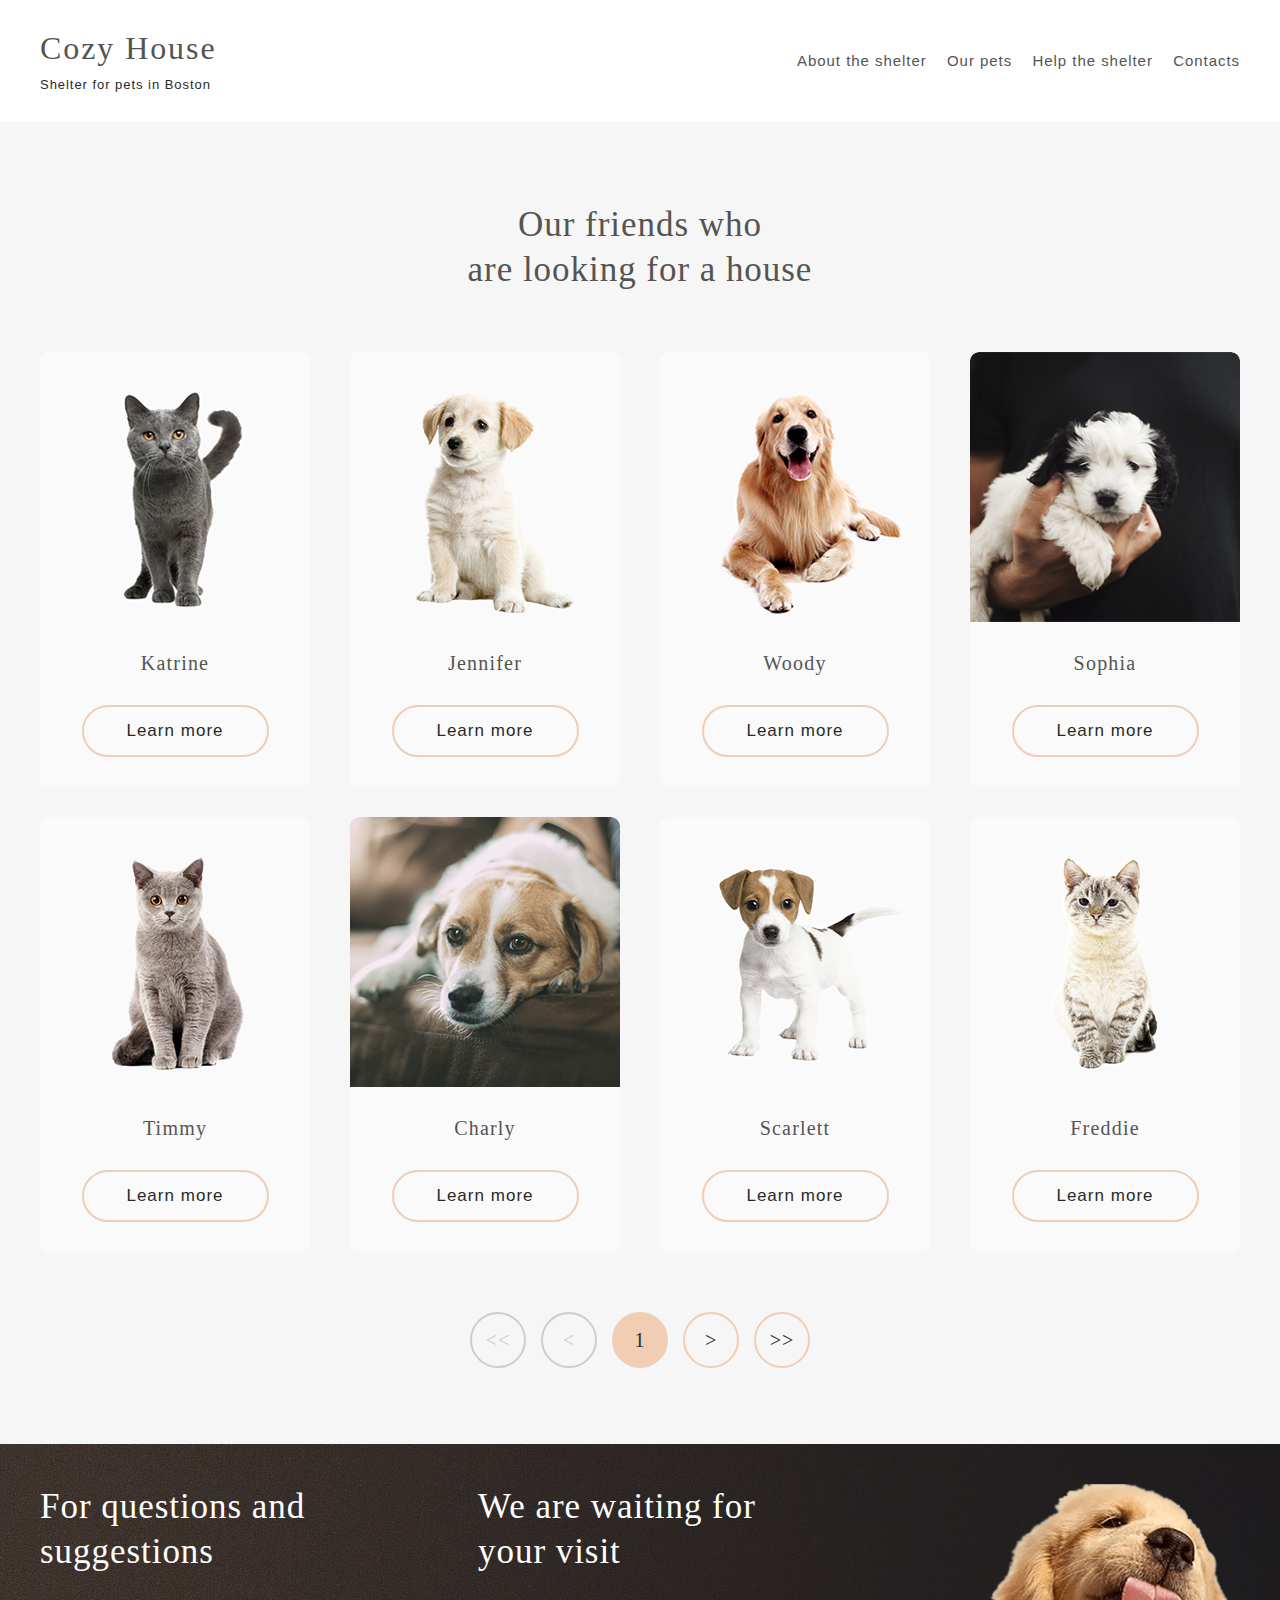
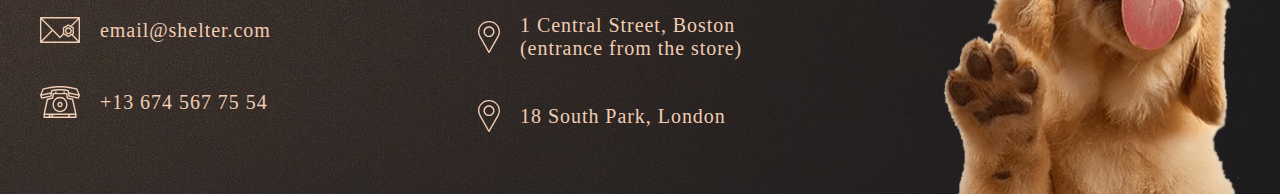
==== pages/pets.html @ f2b2263c "rework: done" ====
<!DOCTYPE html>
<html lang="en">

<head>
    <meta charset="UTF-8">
    <meta http-equiv="X-UA-Compatible" content="IE=edge">
    <meta name="viewport" content="width=device-width, initial-scale=1.0">
    <link rel="stylesheet" href="../style.css">
    <title>Our pets</title>
</head>

<body class="rootWhite">
    <header class="headerWhite">
        <div class="headerLogoWhite">
            <h1 class="headerTitleWhite">Cozy House</h1>
            <p class="headerSubtitleWhite">Shelter for pets in Boston</p>
        </div>
        <nav class="headerNavWhite">
            <ul class="headerListWhite">
                <li class="headerItemWhite">
                    <a class="headerLinkWhite" href="../index.html">About the shelter</a>
                </li>
                <li class="headerItemWhite">
                    <a class="headerLinkWhite" href="#">Our pets</a>
                </li>
                <li class="headerItemWhite">
                    <a class="headerLinkWhite" href="../index.html#help">Help the shelter</a>
                </li>
                <li class="headerItemWhite">
                    <a class="headerLinkWhite" href="#footer">Contacts</a>
                </li>
            </ul>
        </nav>
    </header>
    <main class="pets">
        <div class="petsContent">
            <h1 class="petsTitle">
                Our friends who are&nbsp;looking for a house
            </h1>
            <ul class="petsContainer">
                <li class="petsItem">
                    <img class="ourFriendsImage" src="../image/pets-katrine.jpg" alt="Katrine">
                    <div class="ourFriendsDescription">
                        <p class="ourFriendsName">Katrine</p>
                        <button class="ourFriendsLearnMore">Learn more</button>
                    </div>
                </li>
                <li class="petsItem">
                    <img class="ourFriendsImage" src="../image/pets-jennifer.jpg" alt="Jennifer">
                    <div class="ourFriendsDescription">
                        <p class="ourFriendsName">Jennifer</p>
                        <button class="ourFriendsLearnMore">Learn more</button>
                    </div>
                </li>
                <li class="petsItem">
                    <img class="ourFriendsImage" src="../image/pets-woody.jpg" alt="Woody">
                    <div class="ourFriendsDescription">
                        <p class="ourFriendsName">Woody</p>
                        <button class="ourFriendsLearnMore">Learn more</button>
                    </div>
                </li>
                <li class="petsItem">
                    <img class="ourFriendsImage" src="../image/Sophia.jpg" alt="Sophia">
                    <div class="ourFriendsDescription">
                        <p class="ourFriendsName">Sophia</p>
                        <button class="ourFriendsLearnMore">Learn more</button>
                    </div>
                </li>
                <li class="petsItem">
                    <img class="ourFriendsImage" src="../image/pets-timmy.jpg" alt="Timmy">
                    <div class="ourFriendsDescription">
                        <p class="ourFriendsName">Timmy</p>
                        <button class="ourFriendsLearnMore">Learn more</button>
                    </div>
                </li>
                <li class="petsItem">
                    <img class="ourFriendsImage" src="../image/pets-charly.jpg" alt="Charly">
                    <div class="ourFriendsDescription">
                        <p class="ourFriendsName">Charly</p>
                        <button class="ourFriendsLearnMore">Learn more</button>
                    </div>
                </li>
                <li class="petsItem">
                    <img class="ourFriendsImage" src="../image/pets-scarlet.jpg" alt="Scarlett">
                    <div class="ourFriendsDescription">
                        <p class="ourFriendsName">Scarlett</p>
                        <button class="ourFriendsLearnMore">Learn more</button>
                    </div>
                </li>
                <li class="petsItem">
                    <img class="ourFriendsImage" src="../image/pets-Freddie.jpg" alt="Freddie">
                    <div class="ourFriendsDescription">
                        <p class="ourFriendsName">Freddie</p>
                        <button class="ourFriendsLearnMore">Learn more</button>
                    </div>
                </li>
            </ul>
            <div class="petsNavigation">
                <div class="pagination petsDPrev dissable">
                    <p class="paginationArrow">
                        &lt;&lt;
                    </p>
                </div>
                <div class="pagination petsPrev dissable">
                    <p class="paginationArrow">
                        &lt;
                    </p>
                </div>
                <div class="pagination petsPage">
                    <p class="paginationCount">
                        1
                    </p>
                </div>
                <div class="pagination petsNext active">
                    <p class="paginationArrow">
                        &gt;
                    </p>
                </div>
                <div class="pagination petsDNext active">
                    <p class="paginationArrow ">
                        &gt;&gt;
                    </p>

                </div>
            </div>
        </div>
    </main>
    <footer id="footer" class="footer">
        <div class="footerContent">
            <div class="footerContacts">
                <h3 class="footerTitle">For questions and suggestions</h3>
                <a href = "mailto: email@shelter.com" class="footerSubtitle email">
                    <img src="../image/icon-email.svg" alt="email" class="footerIcon">
                    <span class="footerInfo">email@shelter.com</span>
                </a>
                <a href="tel:+136745677554" class="footerSubtitle phone">
                    <img src="../image/phone.svg" alt="phone" class="footerIcon">
                    <span class="footerInfo">+13 674 567 75 54</span>
                </a>
            </div>
            <div class="footerAdress">
                <h3 class="footerTitle">We are waiting for your visit</h3>
                <a href="https://goo.gl/maps/bcG7oSS9eWHa2TAKA" target="_blank" class="footerSubtitle boston">
                    <img src="../image/pin.svg" alt="pin" class="footerIcon">
                    <span class="footerInfo">1 Central Street, Boston (entrance from the store)</span>
                </a>
                <a href="https://goo.gl/maps/N9DivadmzmrwjfUs8" target="_blank" class="footerSubtitle london">
                    <img src="../image/pin.svg" alt="pin" class="footerIcon">
                    <span class="footerInfo">18 South Park, London</span>
                </a>
            </div>
            <img src="../image/footer-puppy.svg" alt="Puppy" class="footerLogo">
        </div>
    </footer>
</body>

</html>
---- style.css ----
@import url(./blocks/root.css);

@import url(./blocks/notOnly/notOnly.css);

@import url(./blocks/header/header.css);
@import url(./blocks/header/Title/headerTitle.css);
@import url(./blocks/header/Subtitle/headerSubtitle.css);
@import url(./blocks/header/Nav/headerNav.css);
@import url(./blocks/header/List/headerList.css);
@import url(./blocks/header/Item/headerItem.css);
@import url(./blocks/header/Link/headerLink.css);

@import url(./blocks/notOnly/Content/notOnlyContent.css);
@import url(./blocks/notOnly/Title/notOnlyTitle.css);
@import url(./blocks/notOnly/Description/notOnlyDescription.css);
@import url(./blocks/notOnly/Button/notOnlyButton.css);
@import url(./blocks/notOnly/Image/notOnlyImage.css);

@import url(./blocks/about/about.css);
@import url(./blocks/about/Content/aboutContent.css);
@import url(./blocks/about/Image/aboutImage.css);
@import url(./blocks/about/Wrapper/aboutWrapper.css);
@import url(./blocks/about/Title/aboutTitle.css);
@import url(./blocks/about/Description/aboutDescription.css);

@import url(./blocks/ourFriends/ourFriendsContent.css);
@import url(./blocks/ourFriends/Title/ourFriendsTitle.css);
@import url(./blocks/ourFriends/Slider/ourFriendsSlider.css);
@import url(./blocks/ourFriends/Left/ourFriendsLeft.css);
@import url(./blocks/ourFriends/Left/ourFriendsLeftImage.css);
@import url(./blocks/ourFriends/Cards/ourFriendsCards.css);
@import url(./blocks/ourFriends/Item/ourFriendsItem.css);
@import url(./blocks/ourFriends/Image/ourFriendsImage.css);
@import url(./blocks/ourFriends/Description/ourFriendsDescription.css);
@import url(./blocks/ourFriends/Name/ourFriendsName.css);
@import url(./blocks/ourFriends/LearnMore/ourFriendsLearnMore.css);
@import url(./blocks/ourFriends/Right/ourFriendsRightWrapper.css);
@import url(./blocks/ourFriends/Right/ourFriendsRight.css);
@import url(./blocks/ourFriends/Right/ourFriendsRightImage.css);
@import url(./blocks/ourFriends/Button/ourFriendsButton.css);

@import url(./blocks/help/help.css);
@import url(./blocks/help/Content/helpContent.css);
@import url(./blocks/help/Title/helpTitle.css);
@import url(./blocks/help/Items/helpItems.css);
@import url(./blocks/help/Item/helpItem.css);
@import url(./blocks/help/Icon/helpIcon.css);
@import url(./blocks/help/Text/helpText.css);

@import url(./blocks/inAddition/inAddition.css);
@import url(./blocks/inAddition/Content/inAdditionContent.css);
@import url(./blocks/inAddition/Image/inAdditionImage.css);
@import url(./blocks/inAddition/Wrapper/inAdditionWrapper.css);
@import url(./blocks/inAddition/Title/inAdditionTitle.css);
@import url(./blocks/inAddition/Subtitle/inAdditionSubtitle.css);
@import url(./blocks/inAddition/Link/inAdditionLink.css);
@import url(./blocks/inAddition/Span/inAdditionSpan.css);
@import url(./blocks/inAddition/Information/inAdditionInformation.css);

@import url(./blocks/footer/footer.css);
@import url(./blocks/footer/Content/footerContent.css);
@import url(./blocks/footer/Title/footerTitle.css);
@import url(./blocks/footer/Subtitle/footerSubtitle.css);
@import url(./blocks/footer/Info/footerInfo.css);
@import url(./blocks/footer/Icon/footerIcon.css);
@import url(./blocks/footer/Logo/footerLogo.css);

@import url(./blocks/pets/pets.css);
@import url(./blocks/pets/Content/petsContent.css);
@import url(./blocks/pets/Title/petsTitle.css);
@import url(./blocks/pets/Container/petsContainer.css);
@import url(./blocks/pets/Item/petsItem.css);
@import url(./blocks/pets/Pagination/petsPagination.css);
@import url(./blocks/pets/Count/paginationCount.css);
@import url(./blocks/pets/Arrow/paginationArrow.css);
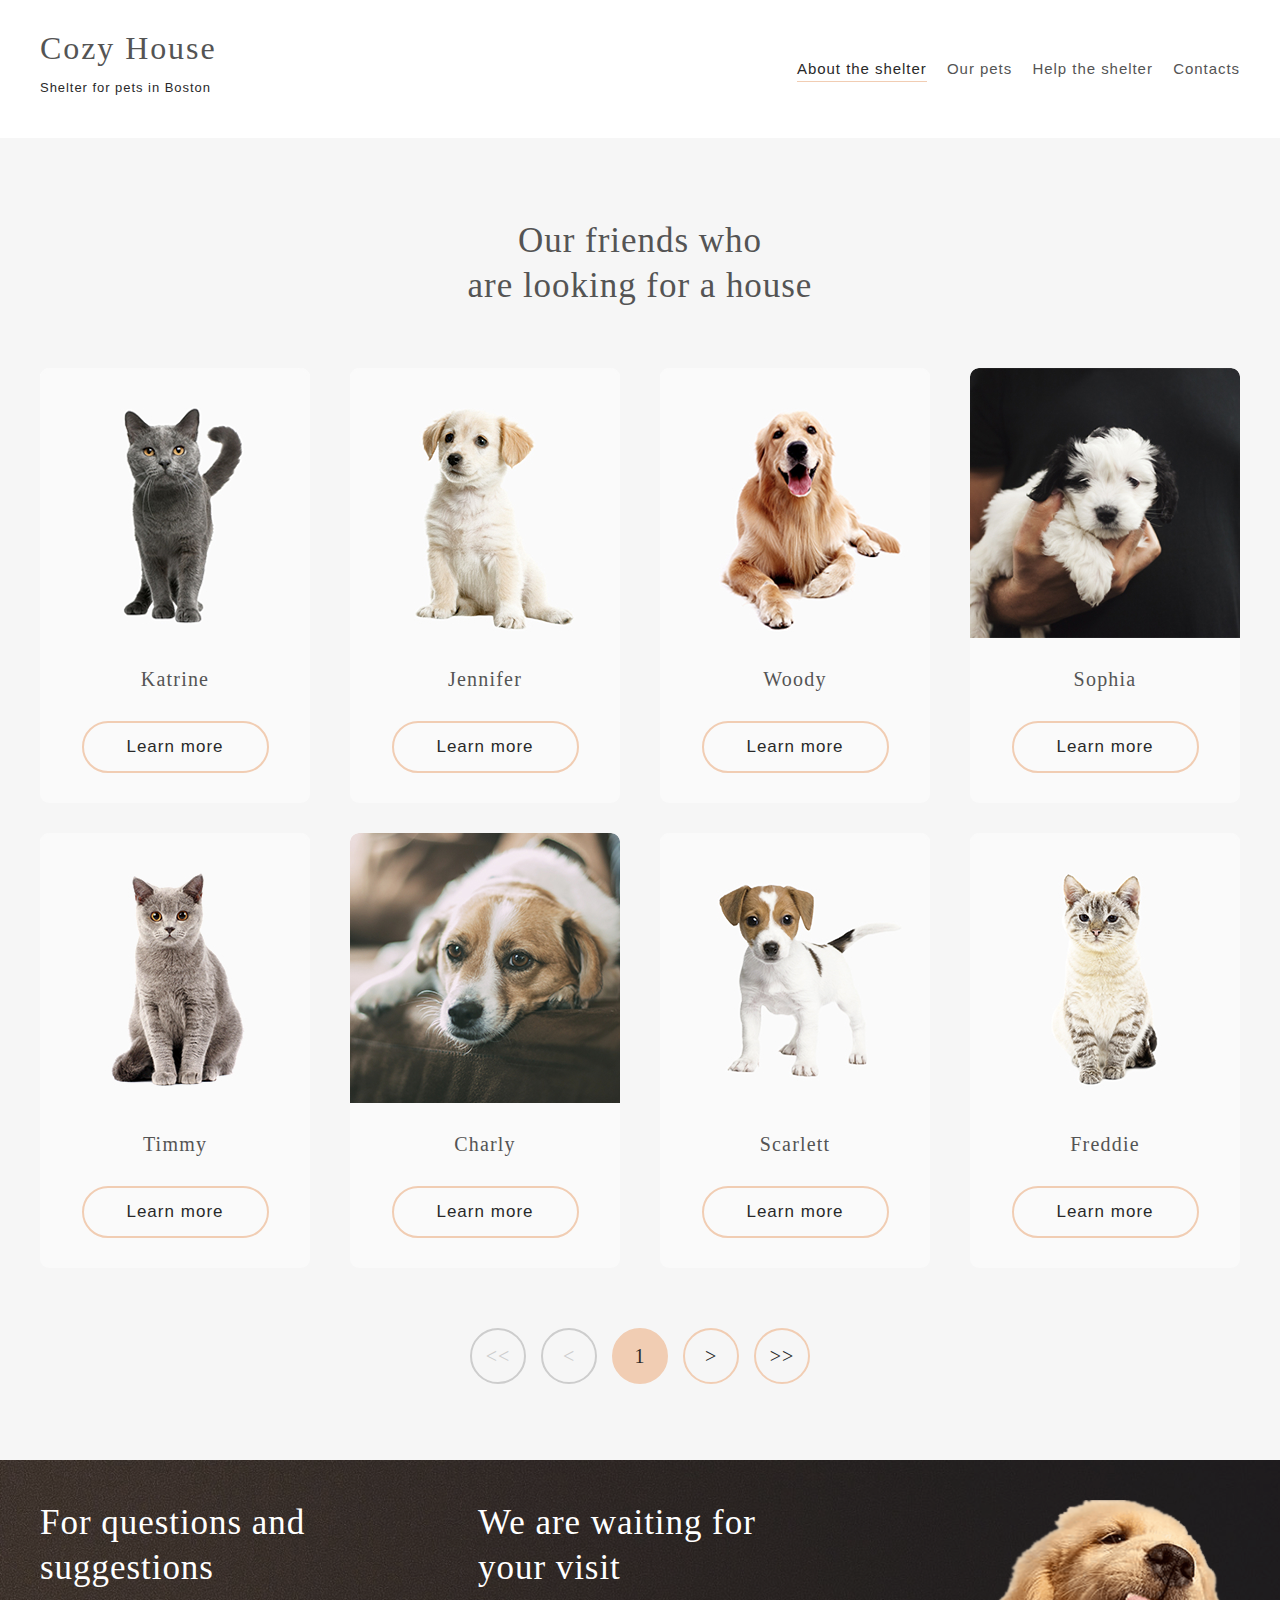
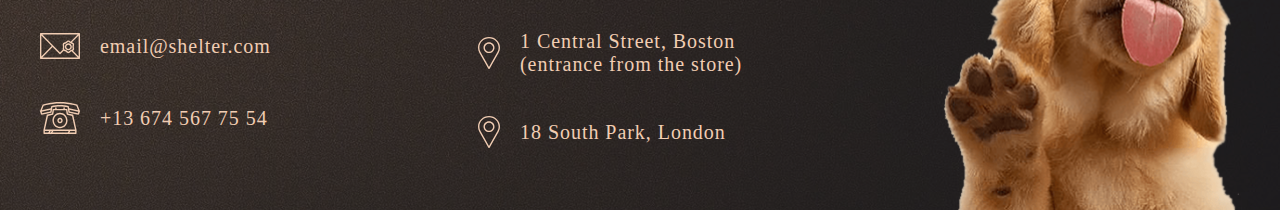
==== commit 8aaa028d: "rework: edit" ====
--- a/pages/pets.html
+++ b/pages/pets.html
@@ -17,7 +17,7 @@
         </div>
         <nav class="headerNavWhite">
             <ul class="headerListWhite">
-                <li class="headerItemWhite">
+                <li class="headerItemWhite addBlack">
                     <a class="headerLinkWhite" href="../index.html">About the shelter</a>
                 </li>
                 <li class="headerItemWhite">
@@ -34,9 +34,9 @@
     </header>
     <main class="pets">
         <div class="petsContent">
-            <h1 class="petsTitle">
+            <h3 class="petsTitle">
                 Our friends who are&nbsp;looking for a house
-            </h1>
+            </h3>
             <ul class="petsContainer">
                 <li class="petsItem">
                     <img class="ourFriendsImage" src="../image/pets-katrine.jpg" alt="Katrine">
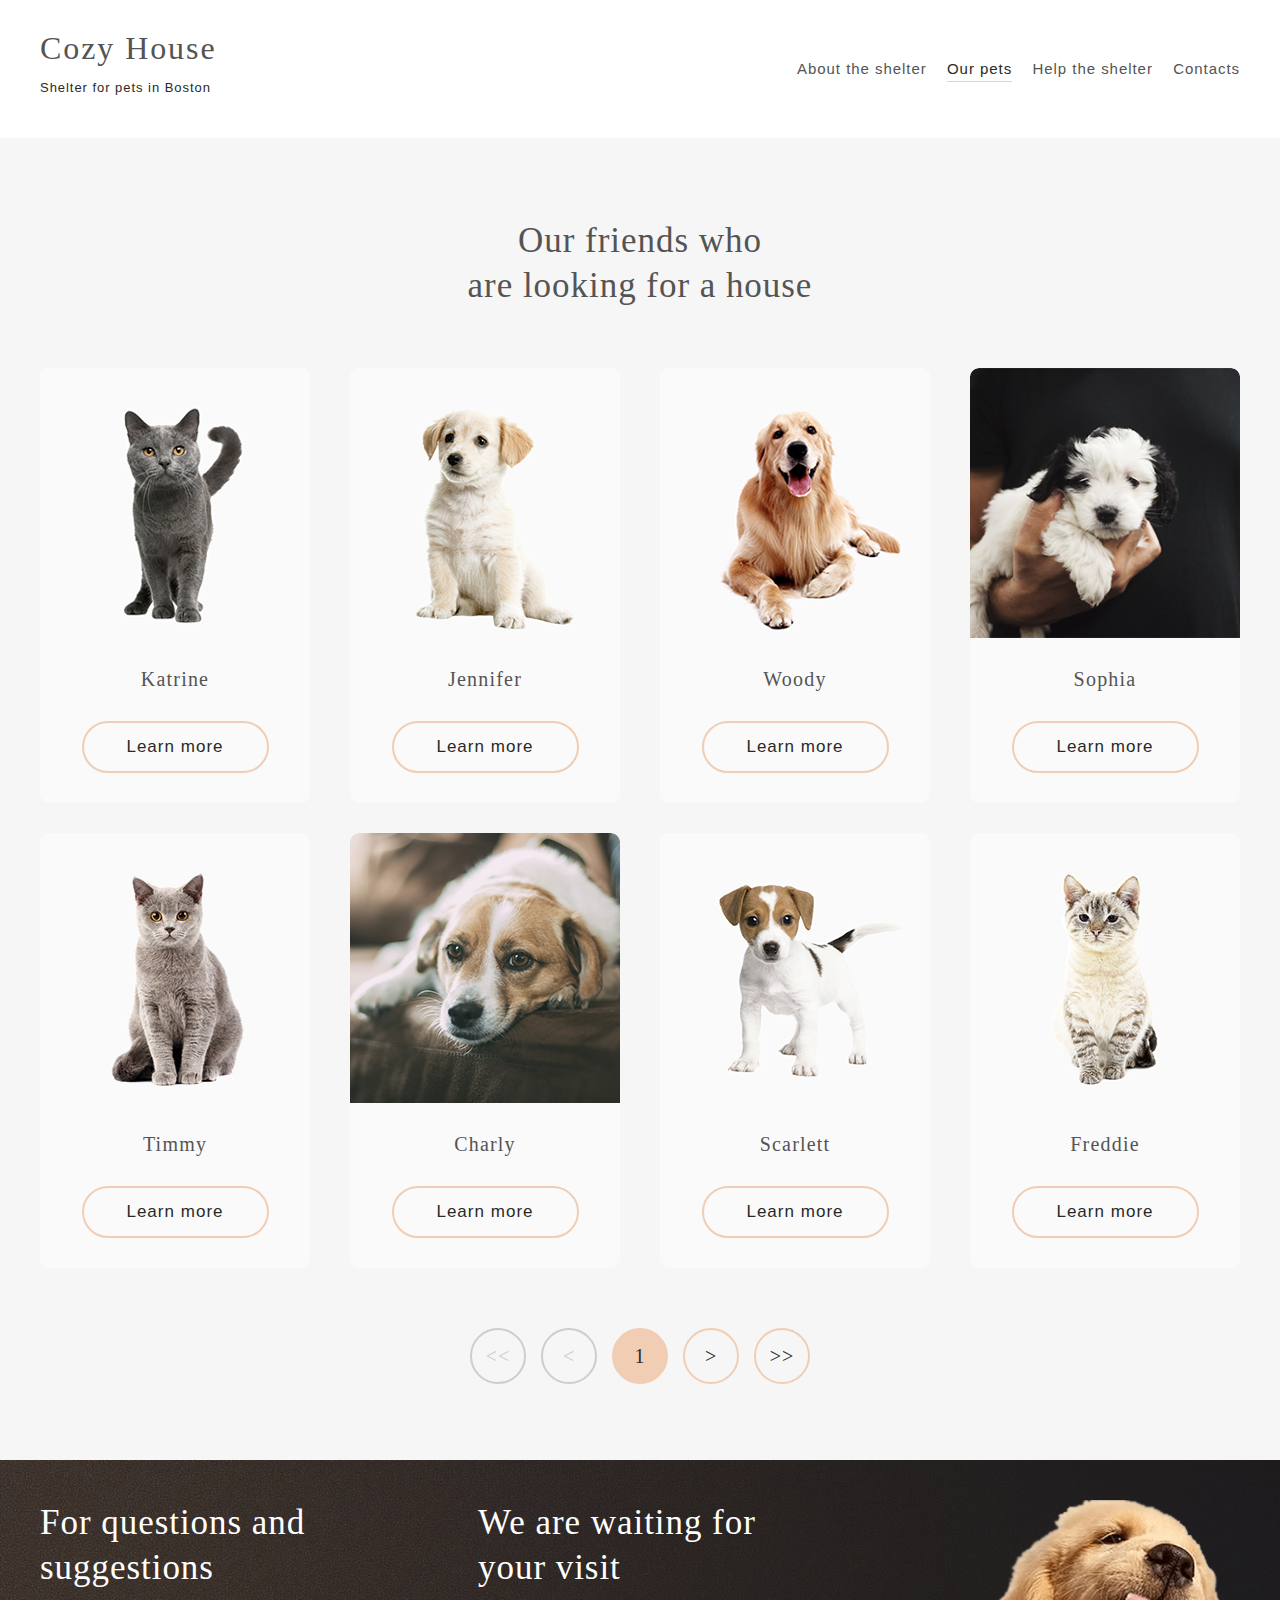
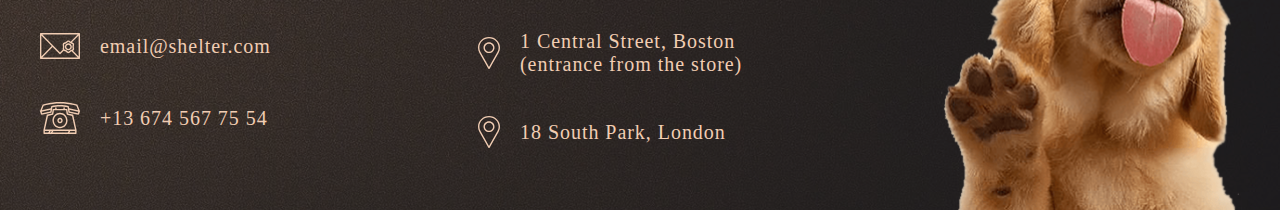
==== commit cc65d02e: "rework: edit button" ====
--- a/pages/pets.html
+++ b/pages/pets.html
@@ -6,6 +6,7 @@
     <meta http-equiv="X-UA-Compatible" content="IE=edge">
     <meta name="viewport" content="width=device-width, initial-scale=1.0">
     <link rel="stylesheet" href="../style.css">
+    <link rel="icon" href="../image/puppy.svg" type="image/x-icon">
     <title>Our pets</title>
 </head>
 
@@ -17,10 +18,10 @@
         </div>
         <nav class="headerNavWhite">
             <ul class="headerListWhite">
-                <li class="headerItemWhite addBlack">
+                <li class="headerItemWhite ">
                     <a class="headerLinkWhite" href="../index.html">About the shelter</a>
                 </li>
-                <li class="headerItemWhite">
+                <li class="headerItemWhite addBlack">
                     <a class="headerLinkWhite" href="#">Our pets</a>
                 </li>
                 <li class="headerItemWhite">
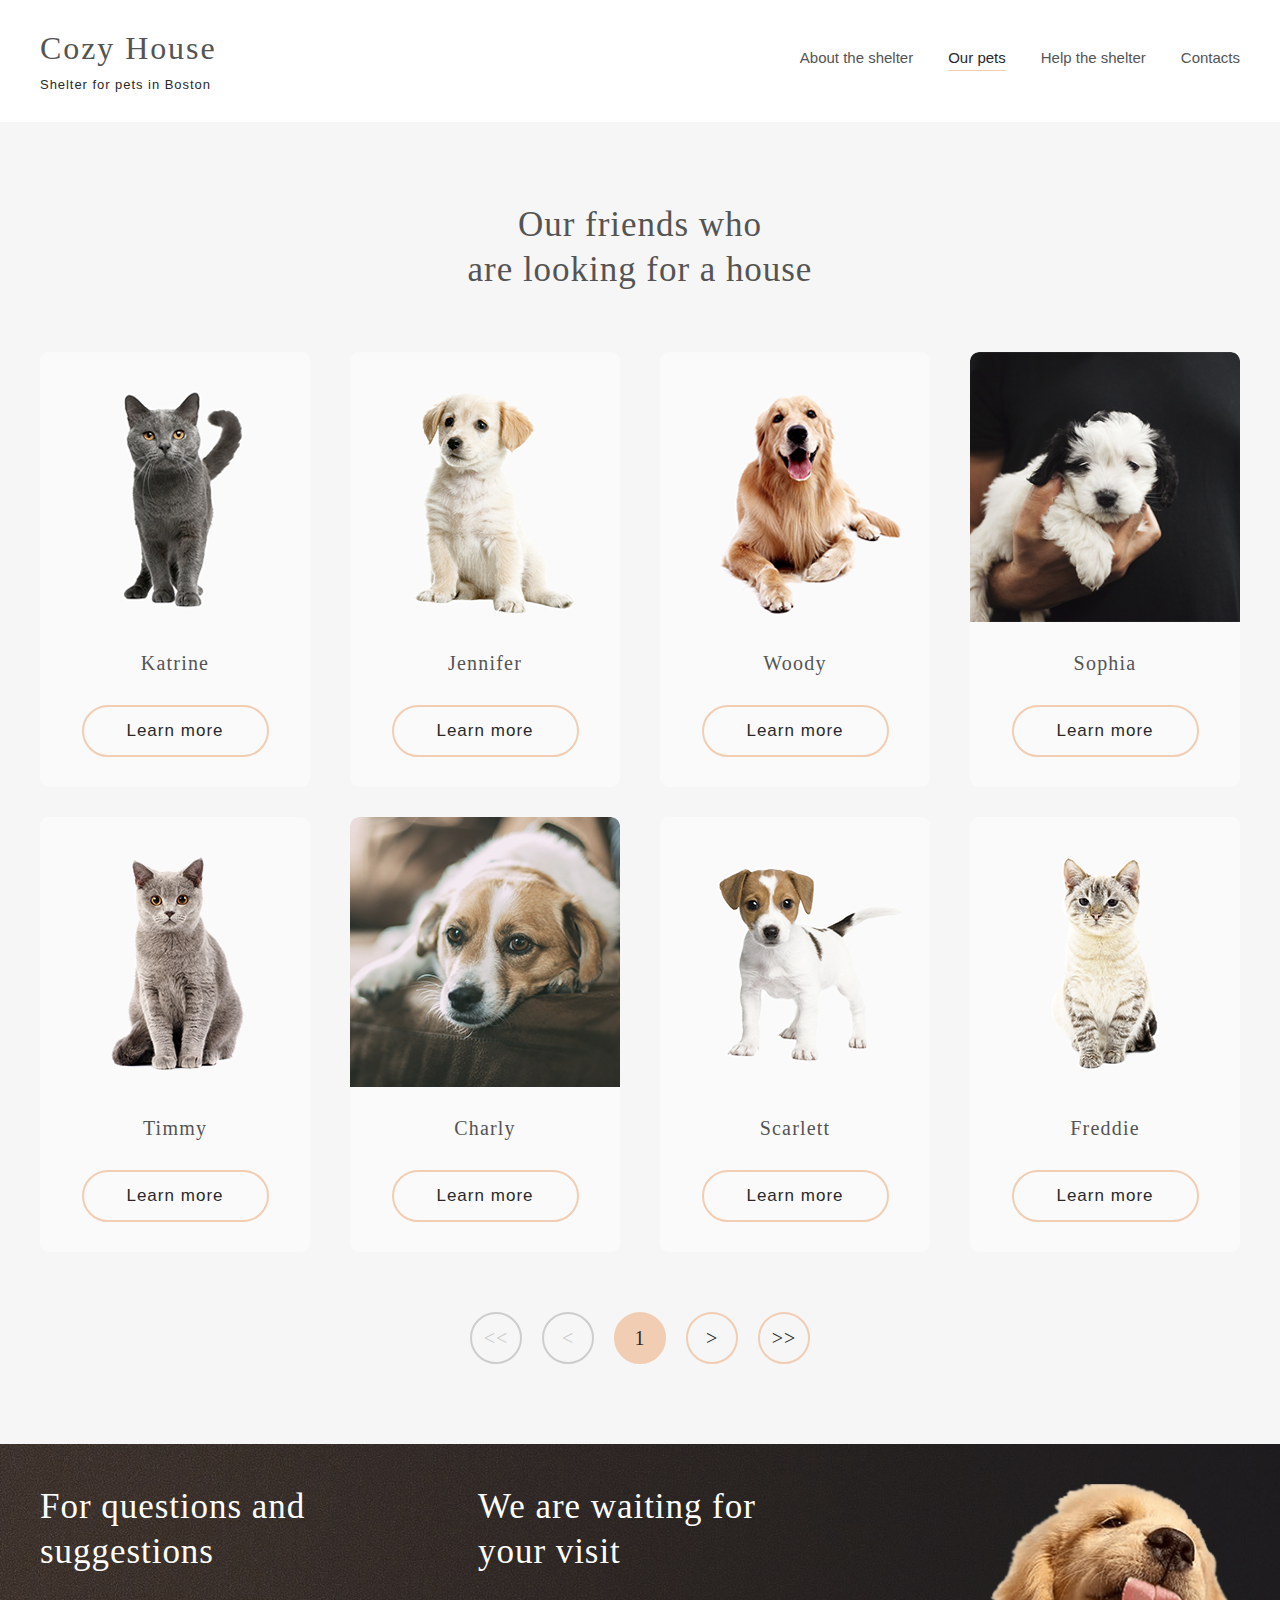
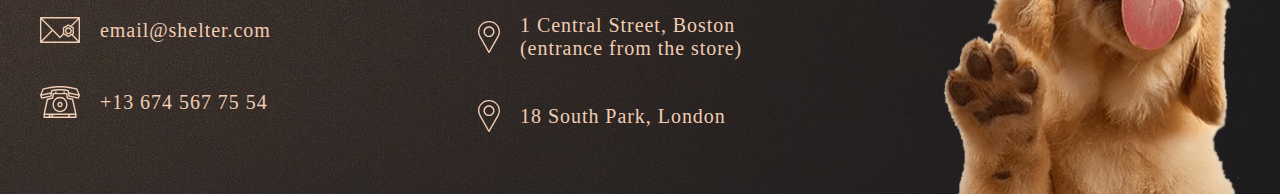
==== commit 05199775: "fix: second task is done" ====
--- a/pages/pets.html
+++ b/pages/pets.html
@@ -13,7 +13,7 @@
 <body class="rootWhite">
     <header class="headerWhite">
         <div class="headerLogoWhite">
-            <h1 class="headerTitleWhite">Cozy House</h1>
+            <h1 class="headerTitleWhite">Cozy&nbsp;House</h1>
             <p class="headerSubtitleWhite">Shelter for pets in Boston</p>
         </div>
         <nav class="headerNavWhite">
@@ -32,6 +32,7 @@
                 </li>
             </ul>
         </nav>
+        <img class="headerBurger" src="../image/Burger.svg" alt="Burger menu">
     </header>
     <main class="pets">
         <div class="petsContent">
@@ -130,7 +131,7 @@
         <div class="footerContent">
             <div class="footerContacts">
                 <h3 class="footerTitle">For questions and suggestions</h3>
-                <a href = "mailto: email@shelter.com" class="footerSubtitle email">
+                <a href = "mailto:email@shelter.com" class="footerSubtitle email">
                     <img src="../image/icon-email.svg" alt="email" class="footerIcon">
                     <span class="footerInfo">email@shelter.com</span>
                 </a>
--- a/style.css
+++ b/style.css
@@ -9,6 +9,7 @@
 @import url(./blocks/header/List/headerList.css);
 @import url(./blocks/header/Item/headerItem.css);
 @import url(./blocks/header/Link/headerLink.css);
+@import url(./blocks/header/burger/headerBurger.css);
 
 @import url(./blocks/notOnly/Content/notOnlyContent.css);
 @import url(./blocks/notOnly/Title/notOnlyTitle.css);
@@ -23,8 +24,10 @@
 @import url(./blocks/about/Title/aboutTitle.css);
 @import url(./blocks/about/Description/aboutDescription.css);
 
-@import url(./blocks/ourFriends/ourFriendsContent.css);
+@import url(./blocks/ourFriends/OurFriends.css);
+@import url(./blocks/ourFriends/Content/ourFriendsContent.css);
 @import url(./blocks/ourFriends/Title/ourFriendsTitle.css);
+@import url(./blocks/ourFriends/Wrapper/ourFriendsWrapper.css);
 @import url(./blocks/ourFriends/Slider/ourFriendsSlider.css);
 @import url(./blocks/ourFriends/Left/ourFriendsLeft.css);
 @import url(./blocks/ourFriends/Left/ourFriendsLeftImage.css);
